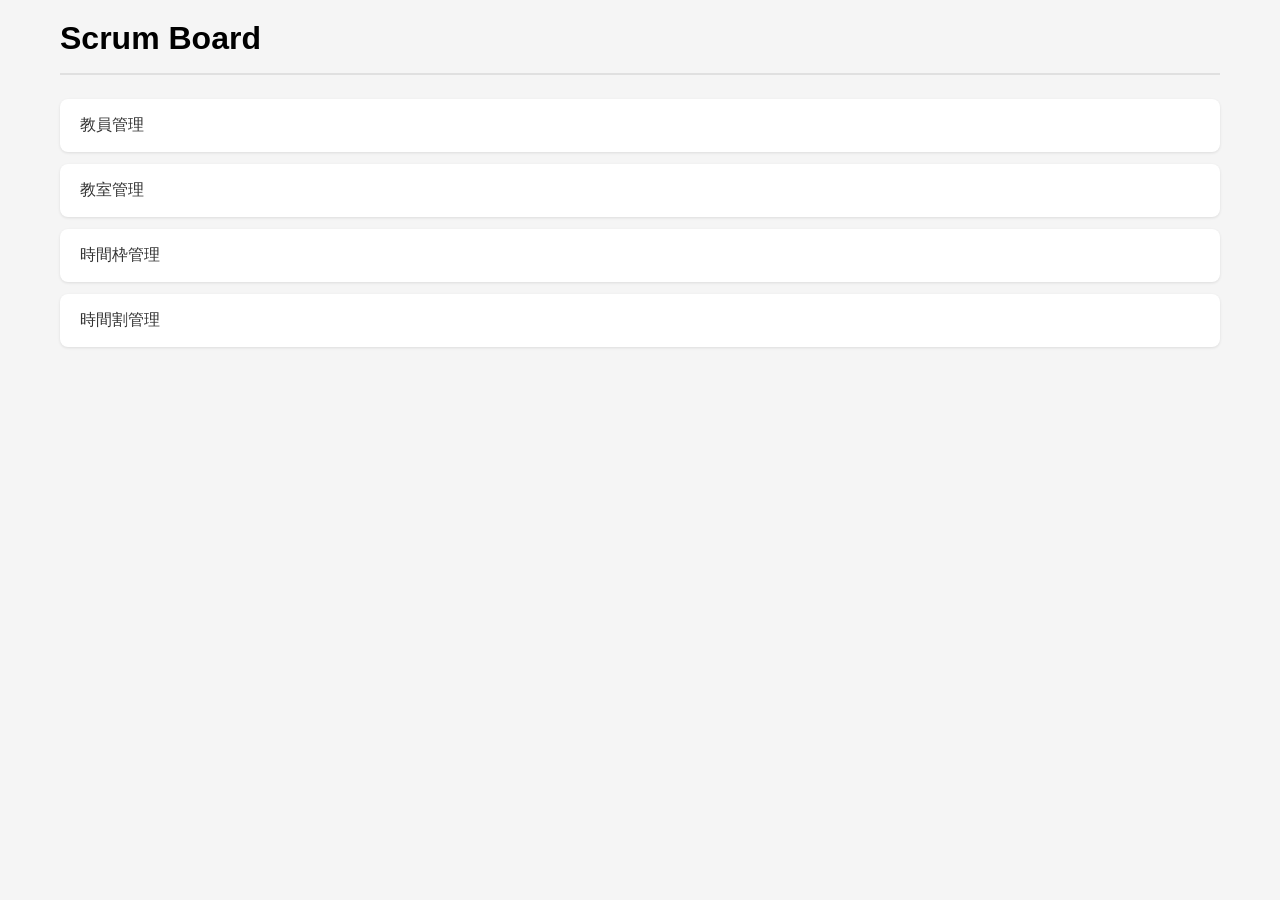
==== frontend/index.html @ 4050039e "feat: Add classroom, teacher, time slot, and timetable management features - Updated index.html to i" ====
<!DOCTYPE html>
<html lang="ja">
<head>
    <meta charset="UTF-8">
    <meta name="viewport" content="width=device-width, initial-scale=1.0">
    <title>Scrum Board</title>
    <link rel="stylesheet" href="css/style.css">
</head>
<body>
    <div id="app">
        <header>
            <h1>Scrum Board</h1>
        </header>
        <ul class="nav-list">
            <li><a href="pages/teachers.html">教員管理</a></li>
            <li><a href="pages/classrooms.html">教室管理</a></li>
            <li><a href="pages/time_slots.html">時間枠管理</a></li>
            <li><a href="pages/timetables.html">時間割管理</a></li>
        </ul>
    </div>
    <script src="js/main.js"></script>
</body>
</html>
---- frontend/css/style.css ----
* {
    margin: 0;
    padding: 0;
    box-sizing: border-box;
}

body {
    font-family: 'Segoe UI', Tahoma, Geneva, Verdana, sans-serif;
    background-color: #f5f5f5;
}

#app {
    max-width: 1200px;
    margin: 0 auto;
    padding: 20px;
}

/* Header */
header {
    display: flex;
    justify-content: space-between;
    align-items: center;
    margin-bottom: 24px;
    padding-bottom: 16px;
    border-bottom: 2px solid #e0e0e0;
}

.back-link {
    color: #1976d2;
    text-decoration: none;
    font-size: 14px;
}

.back-link:hover {
    text-decoration: underline;
}

/* Form */
.form-section {
    background: #fff;
    padding: 24px;
    border-radius: 8px;
    box-shadow: 0 1px 3px rgba(0,0,0,0.1);
    margin-bottom: 24px;
}

.form-group {
    margin-bottom: 16px;
}

.form-group label {
    display: block;
    margin-bottom: 4px;
    font-weight: 600;
    font-size: 14px;
    color: #333;
}

.form-group input,
.form-group select {
    width: 100%;
    padding: 8px 12px;
    border: 1px solid #ccc;
    border-radius: 4px;
    font-size: 14px;
    box-sizing: border-box;
}

.form-group input:focus,
.form-group select:focus {
    outline: none;
    border-color: #1976d2;
    box-shadow: 0 0 0 2px rgba(25,118,210,0.2);
}

.required {
    color: #d32f2f;
}

.form-actions {
    display: flex;
    gap: 8px;
    margin-top: 16px;
}

.form-actions button {
    padding: 8px 24px;
    border: none;
    border-radius: 4px;
    font-size: 14px;
    cursor: pointer;
}

#submit-btn {
    background: #1976d2;
    color: #fff;
}

#submit-btn:hover {
    background: #1565c0;
}

#cancel-btn {
    background: #e0e0e0;
    color: #333;
}

#cancel-btn:hover {
    background: #bdbdbd;
}

.error-message {
    color: #d32f2f;
    font-size: 13px;
    margin-top: 8px;
}

/* Table */
.list-section {
    background: #fff;
    padding: 24px;
    border-radius: 8px;
    box-shadow: 0 1px 3px rgba(0,0,0,0.1);
}

#teacher-table {
    width: 100%;
    border-collapse: collapse;
}

#teacher-table th,
#teacher-table td {
    padding: 10px 12px;
    text-align: left;
    border-bottom: 1px solid #e0e0e0;
    font-size: 14px;
}

#teacher-table th {
    background: #f5f5f5;
    font-weight: 600;
    color: #555;
}

#teacher-table tr:hover {
    background: #f9f9f9;
}

.action-btns {
    white-space: nowrap;
}

.btn-edit,
.btn-delete {
    padding: 4px 12px;
    border: none;
    border-radius: 4px;
    font-size: 12px;
    cursor: pointer;
    margin-right: 4px;
}

.btn-edit {
    background: #e3f2fd;
    color: #1976d2;
}

.btn-edit:hover {
    background: #bbdefb;
}

.btn-delete {
    background: #ffebee;
    color: #d32f2f;
}

.btn-delete:hover {
    background: #ffcdd2;
}

#loading {
    color: #888;
    font-size: 14px;
    padding: 20px 0;
}

#no-data {
    color: #888;
    font-size: 14px;
    padding: 20px 0;
}

/* Home link card */
.nav-list {
    list-style: none;
    padding: 0;
}

.nav-list li {
    margin-bottom: 12px;
}

.nav-list a {
    display: block;
    padding: 16px 20px;
    background: #fff;
    border-radius: 8px;
    box-shadow: 0 1px 3px rgba(0,0,0,0.1);
    text-decoration: none;
    color: #333;
    font-size: 16px;
    font-weight: 500;
    transition: box-shadow 0.2s;
}

.nav-list a:hover {
    box-shadow: 0 2px 8px rgba(0,0,0,0.15);
}
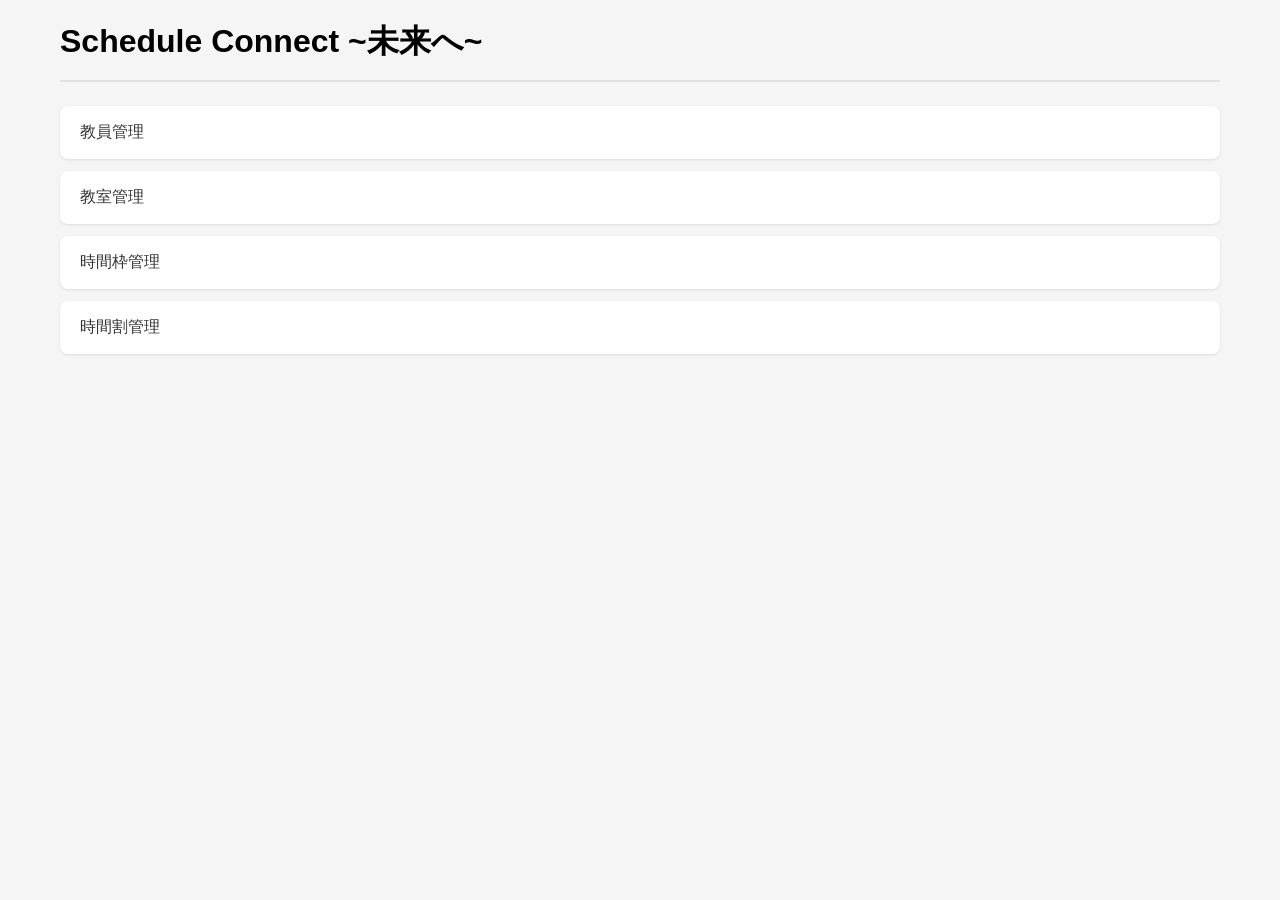
==== commit 591af1c0: "~7/14" ====
--- a/frontend/index.html
+++ b/frontend/index.html
@@ -3,13 +3,13 @@
 <head>
     <meta charset="UTF-8">
     <meta name="viewport" content="width=device-width, initial-scale=1.0">
-    <title>Scrum Board</title>
+    <title>Schedule Connect</title>
     <link rel="stylesheet" href="css/style.css">
 </head>
 <body>
     <div id="app">
         <header>
-            <h1>Scrum Board</h1>
+            <h1>Schedule Connect ~未来へ~</h1>
         </header>
         <ul class="nav-list">
             <li><a href="pages/teachers.html">教員管理</a></li>
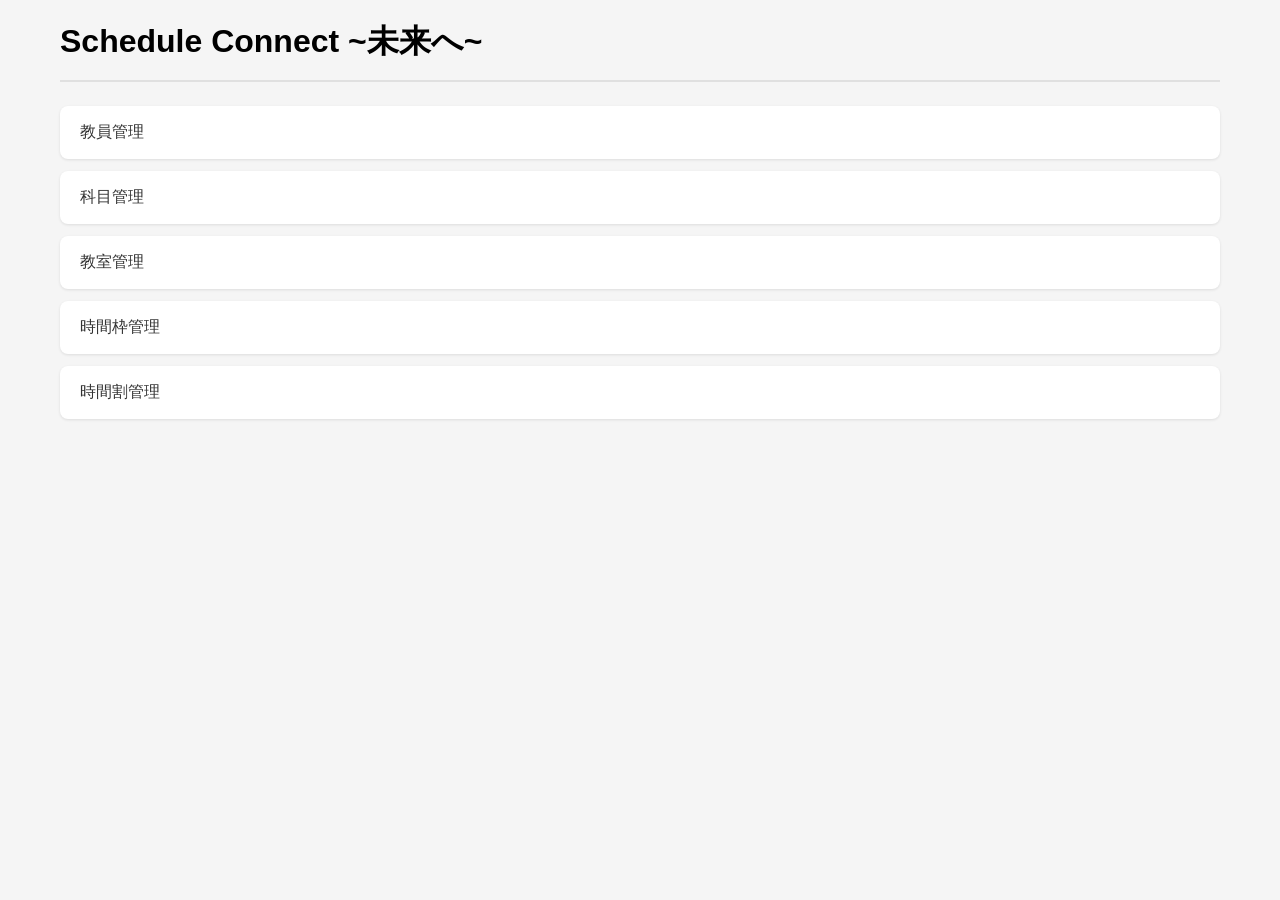
==== commit 965f389b: "8/28-1" ====
--- a/frontend/index.html
+++ b/frontend/index.html
@@ -6,13 +6,14 @@
     <title>Schedule Connect</title>
     <link rel="stylesheet" href="css/style.css">
 </head>
-<body>
+<body class="page-background">
     <div id="app">
         <header>
             <h1>Schedule Connect ~未来へ~</h1>
         </header>
         <ul class="nav-list">
             <li><a href="pages/teachers.html">教員管理</a></li>
+            <li><a href="pages/subjects.html">科目管理</a></li>
             <li><a href="pages/classrooms.html">教室管理</a></li>
             <li><a href="pages/time_slots.html">時間枠管理</a></li>
             <li><a href="pages/timetables.html">時間割管理</a></li>
--- a/frontend/css/style.css
+++ b/frontend/css/style.css
@@ -123,26 +123,36 @@
     box-shadow: 0 1px 3px rgba(0,0,0,0.1);
 }
 
-#teacher-table {
+#teacher-table,
+#subject-table,
+.data-table {
     width: 100%;
     border-collapse: collapse;
 }
 
 #teacher-table th,
-#teacher-table td {
+#teacher-table td,
+#subject-table th,
+#subject-table td,
+.data-table th,
+.data-table td {
     padding: 10px 12px;
     text-align: left;
     border-bottom: 1px solid #e0e0e0;
     font-size: 14px;
 }
 
-#teacher-table th {
+#teacher-table th,
+#subject-table th,
+.data-table th {
     background: #f5f5f5;
     font-weight: 600;
     color: #555;
 }
 
-#teacher-table tr:hover {
+#teacher-table tr:hover,
+#subject-table tr:hover,
+.data-table tr:hover {
     background: #f9f9f9;
 }
 
@@ -188,6 +198,41 @@
     color: #888;
     font-size: 14px;
     padding: 20px 0;
+}
+
+/* Calendar */
+.multi-entry-cell {
+    vertical-align: top;
+    padding: 8px 10px;
+}
+
+.multi-entry-count {
+    font-weight: 700;
+    font-size: 12px;
+    color: #1976d2;
+    margin-bottom: 6px;
+}
+
+.multi-entry-item {
+    margin-bottom: 6px;
+    padding: 6px 8px;
+    background: #f8fbff;
+    border: 1px solid #dbe9f7;
+    border-radius: 6px;
+}
+
+.multi-entry-item:last-child {
+    margin-bottom: 0;
+}
+
+.entry-teacher {
+    font-weight: 600;
+    font-size: 13px;
+}
+
+.entry-classroom {
+    font-size: 12px;
+    color: #666;
 }
 
 /* Home link card */
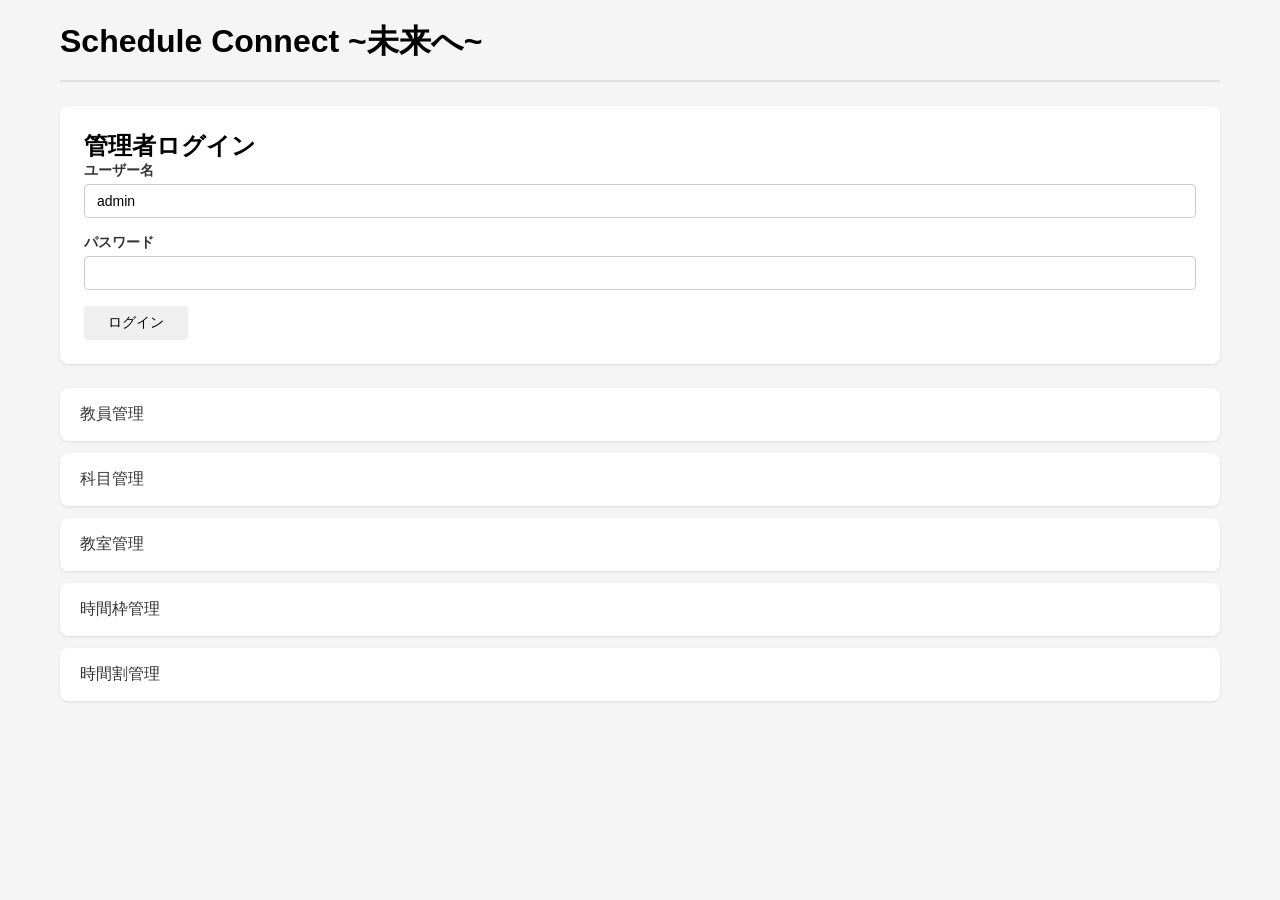
==== commit 306954c0: "feat: implement backend API foundation and frontend UI for teacher subject and availability manageme" ====
--- a/frontend/index.html
+++ b/frontend/index.html
@@ -11,6 +11,15 @@
         <header>
             <h1>Schedule Connect ~未来へ~</h1>
         </header>
+        <section class="form-section" id="login-section">
+            <h2>管理者ログイン</h2>
+            <form id="login-form">
+                <div class="form-group"><label for="login-username">ユーザー名</label><input id="login-username" required value="admin"></div>
+                <div class="form-group"><label for="login-password">パスワード</label><input id="login-password" type="password" required></div>
+                <div class="form-actions"><button type="submit" id="login-btn">ログイン</button></div>
+                <p id="login-error" class="error-message" style="display:none"></p>
+            </form>
+        </section>
         <ul class="nav-list">
             <li><a href="pages/teachers.html">教員管理</a></li>
             <li><a href="pages/subjects.html">科目管理</a></li>
@@ -20,5 +29,6 @@
         </ul>
     </div>
     <script src="js/main.js"></script>
+    <script src="js/login.js"></script>
 </body>
 </html>
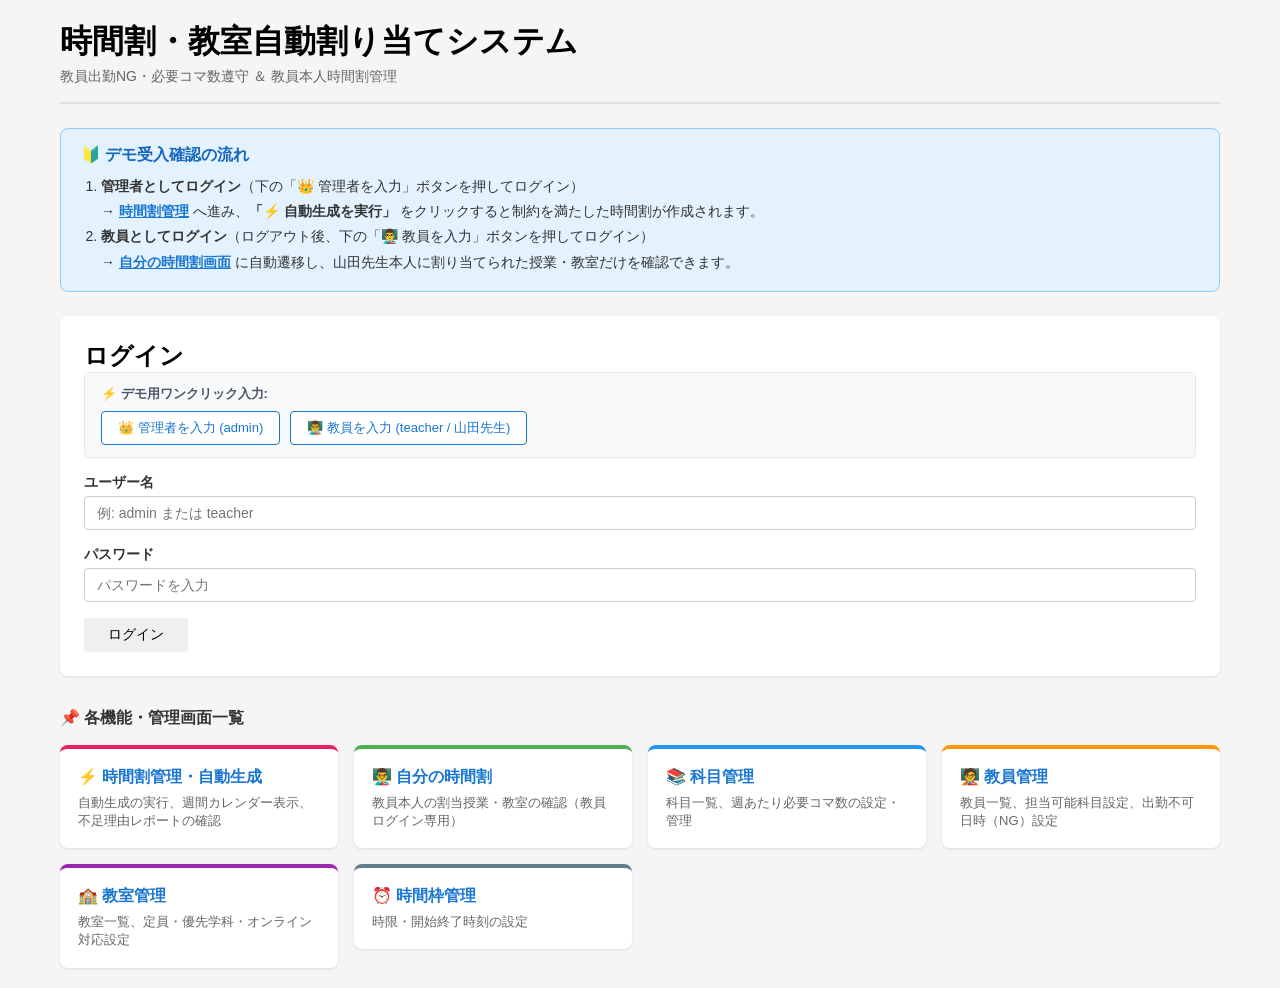
==== commit 38e2145e: "feat: enhance demo UI with guided walkthrough, quick-fill login, and navigation links" ====
--- a/frontend/index.html
+++ b/frontend/index.html
@@ -3,31 +3,189 @@
 <head>
     <meta charset="UTF-8">
     <meta name="viewport" content="width=device-width, initial-scale=1.0">
-    <title>Schedule Connect</title>
+    <title>時間割・教室自動割り当てシステム - Schedule Connect</title>
     <link rel="stylesheet" href="css/style.css">
+    <style>
+        .demo-guide {
+            background: #e3f2fd;
+            border: 1px solid #90caf9;
+            border-radius: 8px;
+            padding: 16px 20px;
+            margin-bottom: 24px;
+        }
+        .demo-guide h3 {
+            color: #1565c0;
+            margin-bottom: 8px;
+            font-size: 16px;
+        }
+        .demo-guide ol {
+            margin-left: 20px;
+            font-size: 14px;
+            line-height: 1.8;
+            color: #333;
+        }
+        .quick-fill-box {
+            background: #f8f9fa;
+            border: 1px solid #e2e8f0;
+            border-radius: 6px;
+            padding: 12px 16px;
+            margin-bottom: 16px;
+        }
+        .quick-fill-box p {
+            font-size: 13px;
+            color: #4a5568;
+            margin-bottom: 8px;
+            font-weight: 600;
+        }
+        .quick-btn-group {
+            display: flex;
+            gap: 10px;
+            flex-wrap: wrap;
+        }
+        .btn-quick {
+            background: #fff;
+            border: 1px solid #1976d2;
+            color: #1976d2;
+            padding: 7px 16px;
+            border-radius: 4px;
+            font-size: 13px;
+            cursor: pointer;
+            font-weight: 500;
+            transition: all 0.15s ease-in-out;
+        }
+        .btn-quick:hover {
+            background: #1976d2;
+            color: #fff;
+        }
+        .nav-grid {
+            display: grid;
+            grid-template-columns: repeat(auto-fill, minmax(220px, 1fr));
+            gap: 16px;
+            margin-top: 16px;
+            list-style: none;
+            padding: 0;
+        }
+        .nav-card {
+            background: #fff;
+            border-radius: 8px;
+            padding: 18px;
+            box-shadow: 0 1px 3px rgba(0,0,0,0.1);
+            text-decoration: none;
+            color: inherit;
+            border-top: 4px solid #1976d2;
+            display: block;
+            transition: transform 0.2s, box-shadow 0.2s;
+        }
+        .nav-card:hover {
+            transform: translateY(-2px);
+            box-shadow: 0 4px 12px rgba(0,0,0,0.15);
+        }
+        .nav-card h4 {
+            color: #1976d2;
+            margin-bottom: 6px;
+            font-size: 16px;
+        }
+        .nav-card p {
+            font-size: 13px;
+            color: #666;
+            line-height: 1.4;
+        }
+    </style>
 </head>
 <body class="page-background">
     <div id="app">
         <header>
-            <h1>Schedule Connect ~未来へ~</h1>
+            <div>
+                <h1>時間割・教室自動割り当てシステム</h1>
+                <p style="color: #666; font-size: 14px; margin-top: 4px;">教員出勤NG・必要コマ数遵守 ＆ 教員本人時間割管理</p>
+            </div>
         </header>
+
+        <!-- デモ操作ガイド -->
+        <section class="demo-guide">
+            <h3>🔰 デモ受入確認の流れ</h3>
+            <ol>
+                <li>
+                    <strong>管理者としてログイン</strong>（下の「👑 管理者を入力」ボタンを押してログイン）<br>
+                    → <a href="pages/timetables.html" style="color: #1976d2; font-weight: bold;">時間割管理</a> へ進み、<strong>「⚡ 自動生成を実行」</strong> をクリックすると制約を満たした時間割が作成されます。
+                </li>
+                <li>
+                    <strong>教員としてログイン</strong>（ログアウト後、下の「👨‍🏫 教員を入力」ボタンを押してログイン）<br>
+                    → <a href="pages/my_timetable.html" style="color: #1976d2; font-weight: bold;">自分の時間割画面</a> に自動遷移し、山田先生本人に割り当てられた授業・教室だけを確認できます。
+                </li>
+            </ol>
+        </section>
+
+        <!-- ログインフォーム -->
         <section class="form-section" id="login-section">
-            <h2>管理者ログイン</h2>
+            <h2>ログイン</h2>
+
+            <div class="quick-fill-box">
+                <p>⚡ デモ用ワンクリック入力:</p>
+                <div class="quick-btn-group">
+                    <button type="button" class="btn-quick" onclick="fillAdmin()">👑 管理者を入力 (admin)</button>
+                    <button type="button" class="btn-quick" onclick="fillTeacher()">👨‍🏫 教員を入力 (teacher / 山田先生)</button>
+                </div>
+            </div>
+
             <form id="login-form">
-                <div class="form-group"><label for="login-username">ユーザー名</label><input id="login-username" required value="admin"></div>
-                <div class="form-group"><label for="login-password">パスワード</label><input id="login-password" type="password" required></div>
-                <div class="form-actions"><button type="submit" id="login-btn">ログイン</button></div>
+                <div class="form-group">
+                    <label for="login-username">ユーザー名</label>
+                    <input id="login-username" required placeholder="例: admin または teacher">
+                </div>
+                <div class="form-group">
+                    <label for="login-password">パスワード</label>
+                    <input id="login-password" type="password" required placeholder="パスワードを入力">
+                </div>
+                <div class="form-actions">
+                    <button type="submit" id="login-btn">ログイン</button>
+                </div>
                 <p id="login-error" class="error-message" style="display:none"></p>
             </form>
         </section>
-        <ul class="nav-list">
-            <li><a href="pages/teachers.html">教員管理</a></li>
-            <li><a href="pages/subjects.html">科目管理</a></li>
-            <li><a href="pages/classrooms.html">教室管理</a></li>
-            <li><a href="pages/time_slots.html">時間枠管理</a></li>
-            <li><a href="pages/timetables.html">時間割管理</a></li>
+
+        <!-- 機能一覧リンクカード -->
+        <h3 style="margin-top: 32px; color: #333; font-size: 16px;">📌 各機能・管理画面一覧</h3>
+        <ul class="nav-grid">
+            <li>
+                <a href="pages/timetables.html" class="nav-card" style="border-top-color: #e91e63;">
+                    <h4>⚡ 時間割管理・自動生成</h4>
+                    <p>自動生成の実行、週間カレンダー表示、不足理由レポートの確認</p>
+                </a>
+            </li>
+            <li>
+                <a href="pages/my_timetable.html" class="nav-card" style="border-top-color: #4caf50;">
+                    <h4>👨‍🏫 自分の時間割</h4>
+                    <p>教員本人の割当授業・教室の確認（教員ログイン専用）</p>
+                </a>
+            </li>
+            <li>
+                <a href="pages/subjects.html" class="nav-card" style="border-top-color: #2196f3;">
+                    <h4>📚 科目管理</h4>
+                    <p>科目一覧、週あたり必要コマ数の設定・管理</p>
+                </a>
+            </li>
+            <li>
+                <a href="pages/teachers.html" class="nav-card" style="border-top-color: #ff9800;">
+                    <h4>🧑‍🏫 教員管理</h4>
+                    <p>教員一覧、担当可能科目設定、出勤不可日時（NG）設定</p>
+                </a>
+            </li>
+            <li>
+                <a href="pages/classrooms.html" class="nav-card" style="border-top-color: #9c27b0;">
+                    <h4>🏫 教室管理</h4>
+                    <p>教室一覧、定員・優先学科・オンライン対応設定</p>
+                </a>
+            </li>
+            <li>
+                <a href="pages/time_slots.html" class="nav-card" style="border-top-color: #607d8b;">
+                    <h4>⏰ 時間枠管理</h4>
+                    <p>時限・開始終了時刻の設定</p>
+                </a>
+            </li>
         </ul>
     </div>
+
     <script src="js/main.js"></script>
     <script src="js/login.js"></script>
 </body>
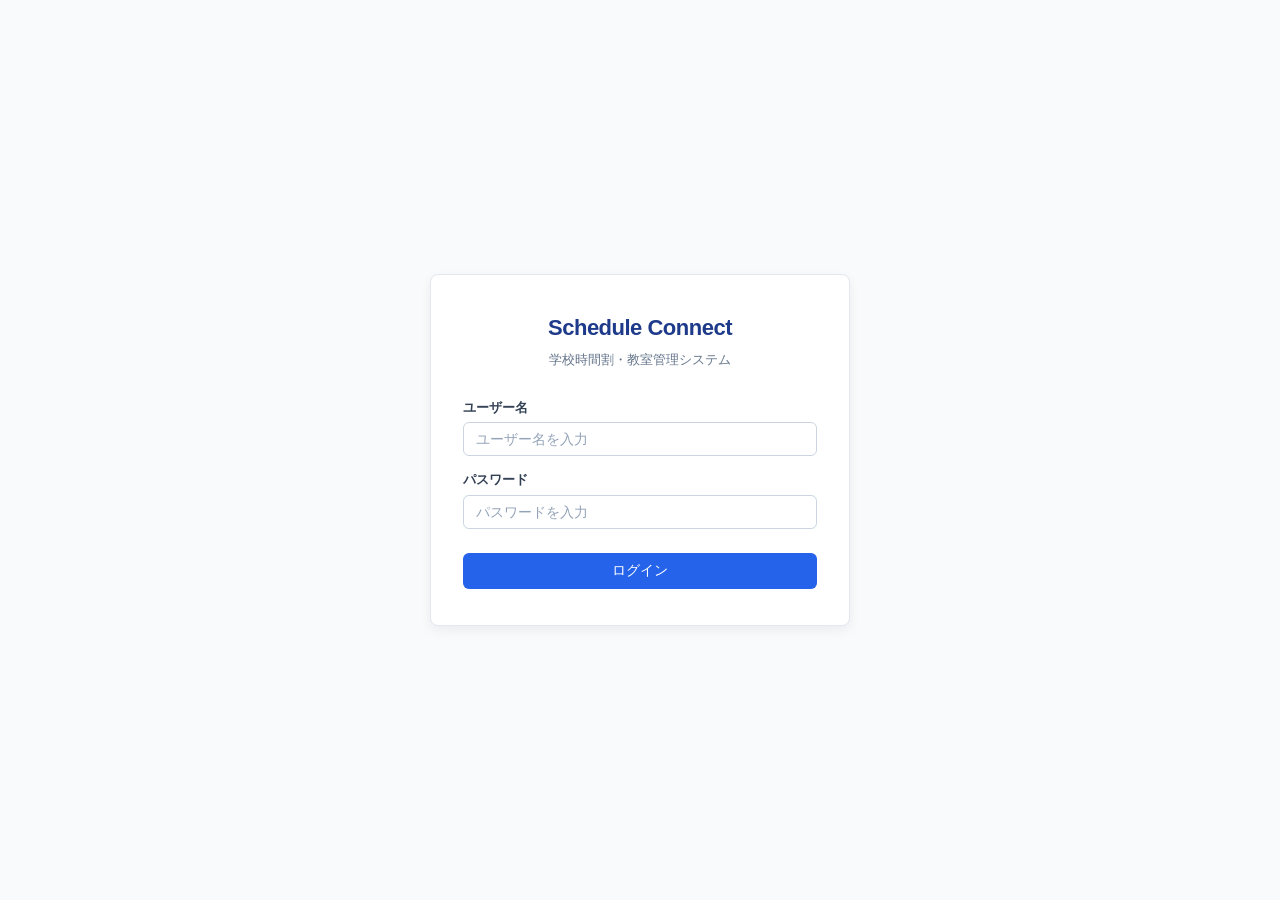
==== commit e34b130e: "feat: implement frontend management modules and add UI/UX integration tests" ====
--- a/frontend/index.html
+++ b/frontend/index.html
@@ -3,190 +3,41 @@
 <head>
     <meta charset="UTF-8">
     <meta name="viewport" content="width=device-width, initial-scale=1.0">
-    <title>時間割・教室自動割り当てシステム - Schedule Connect</title>
+    <title>Schedule Connect - 学校時間割・教室管理システム</title>
     <link rel="stylesheet" href="css/style.css">
-    <style>
-        .demo-guide {
-            background: #e3f2fd;
-            border: 1px solid #90caf9;
-            border-radius: 8px;
-            padding: 16px 20px;
-            margin-bottom: 24px;
-        }
-        .demo-guide h3 {
-            color: #1565c0;
-            margin-bottom: 8px;
-            font-size: 16px;
-        }
-        .demo-guide ol {
-            margin-left: 20px;
-            font-size: 14px;
-            line-height: 1.8;
-            color: #333;
-        }
-        .quick-fill-box {
-            background: #f8f9fa;
-            border: 1px solid #e2e8f0;
-            border-radius: 6px;
-            padding: 12px 16px;
-            margin-bottom: 16px;
-        }
-        .quick-fill-box p {
-            font-size: 13px;
-            color: #4a5568;
-            margin-bottom: 8px;
-            font-weight: 600;
-        }
-        .quick-btn-group {
-            display: flex;
-            gap: 10px;
-            flex-wrap: wrap;
-        }
-        .btn-quick {
-            background: #fff;
-            border: 1px solid #1976d2;
-            color: #1976d2;
-            padding: 7px 16px;
-            border-radius: 4px;
-            font-size: 13px;
-            cursor: pointer;
-            font-weight: 500;
-            transition: all 0.15s ease-in-out;
-        }
-        .btn-quick:hover {
-            background: #1976d2;
-            color: #fff;
-        }
-        .nav-grid {
-            display: grid;
-            grid-template-columns: repeat(auto-fill, minmax(220px, 1fr));
-            gap: 16px;
-            margin-top: 16px;
-            list-style: none;
-            padding: 0;
-        }
-        .nav-card {
-            background: #fff;
-            border-radius: 8px;
-            padding: 18px;
-            box-shadow: 0 1px 3px rgba(0,0,0,0.1);
-            text-decoration: none;
-            color: inherit;
-            border-top: 4px solid #1976d2;
-            display: block;
-            transition: transform 0.2s, box-shadow 0.2s;
-        }
-        .nav-card:hover {
-            transform: translateY(-2px);
-            box-shadow: 0 4px 12px rgba(0,0,0,0.15);
-        }
-        .nav-card h4 {
-            color: #1976d2;
-            margin-bottom: 6px;
-            font-size: 16px;
-        }
-        .nav-card p {
-            font-size: 13px;
-            color: #666;
-            line-height: 1.4;
-        }
-    </style>
 </head>
-<body class="page-background">
-    <div id="app">
-        <header>
-            <div>
-                <h1>時間割・教室自動割り当てシステム</h1>
-                <p style="color: #666; font-size: 14px; margin-top: 4px;">教員出勤NG・必要コマ数遵守 ＆ 教員本人時間割管理</p>
+<body class="login-page-body">
+    <div class="login-container">
+        <div class="login-header">
+            <h1 class="login-brand-title">Schedule Connect</h1>
+            <p class="login-subtitle">学校時間割・教室管理システム</p>
+        </div>
+
+        <form id="login-form">
+            <div class="form-group">
+                <label for="login-username">ユーザー名</label>
+                <input id="login-username" type="text" required autocomplete="username" placeholder="ユーザー名を入力">
             </div>
-        </header>
+            <div class="form-group">
+                <label for="login-password">パスワード</label>
+                <input id="login-password" type="password" required autocomplete="current-password" placeholder="パスワードを入力">
+            </div>
+            <div class="form-actions" style="margin-top: 24px;">
+                <button type="submit" id="login-btn" class="btn-primary" style="width: 100%;">ログイン</button>
+            </div>
+            <p id="login-error" class="error-message" style="display:none; text-align: center; margin-top: 12px;"></p>
+        </form>
 
-        <!-- デモ操作ガイド -->
-        <section class="demo-guide">
-            <h3>🔰 デモ受入確認の流れ</h3>
-            <ol>
-                <li>
-                    <strong>管理者としてログイン</strong>（下の「👑 管理者を入力」ボタンを押してログイン）<br>
-                    → <a href="pages/timetables.html" style="color: #1976d2; font-weight: bold;">時間割管理</a> へ進み、<strong>「⚡ 自動生成を実行」</strong> をクリックすると制約を満たした時間割が作成されます。
-                </li>
-                <li>
-                    <strong>教員としてログイン</strong>（ログアウト後、下の「👨‍🏫 教員を入力」ボタンを押してログイン）<br>
-                    → <a href="pages/my_timetable.html" style="color: #1976d2; font-weight: bold;">自分の時間割画面</a> に自動遷移し、山田先生本人に割り当てられた授業・教室だけを確認できます。
-                </li>
-            </ol>
-        </section>
-
-        <!-- ログインフォーム -->
-        <section class="form-section" id="login-section">
-            <h2>ログイン</h2>
-
-            <div class="quick-fill-box">
-                <p>⚡ デモ用ワンクリック入力:</p>
-                <div class="quick-btn-group">
-                    <button type="button" class="btn-quick" onclick="fillAdmin()">👑 管理者を入力 (admin)</button>
-                    <button type="button" class="btn-quick" onclick="fillTeacher()">👨‍🏫 教員を入力 (teacher / 山田先生)</button>
-                </div>
+        <!-- ?demo=1 指定時のみJSにより表示される控えめなテスト用入力 -->
+        <div id="demo-quick-section" class="demo-quick-box" style="display: none;">
+            <div class="demo-quick-title">テスト用入力補助</div>
+            <div class="demo-quick-buttons">
+                <button type="button" class="btn-demo-quick" onclick="fillAdmin()">管理者 (admin)</button>
+                <button type="button" class="btn-demo-quick" onclick="fillTeacher()">教員 (teacher)</button>
             </div>
-
-            <form id="login-form">
-                <div class="form-group">
-                    <label for="login-username">ユーザー名</label>
-                    <input id="login-username" required placeholder="例: admin または teacher">
-                </div>
-                <div class="form-group">
-                    <label for="login-password">パスワード</label>
-                    <input id="login-password" type="password" required placeholder="パスワードを入力">
-                </div>
-                <div class="form-actions">
-                    <button type="submit" id="login-btn">ログイン</button>
-                </div>
-                <p id="login-error" class="error-message" style="display:none"></p>
-            </form>
-        </section>
-
-        <!-- 機能一覧リンクカード -->
-        <h3 style="margin-top: 32px; color: #333; font-size: 16px;">📌 各機能・管理画面一覧</h3>
-        <ul class="nav-grid">
-            <li>
-                <a href="pages/timetables.html" class="nav-card" style="border-top-color: #e91e63;">
-                    <h4>⚡ 時間割管理・自動生成</h4>
-                    <p>自動生成の実行、週間カレンダー表示、不足理由レポートの確認</p>
-                </a>
-            </li>
-            <li>
-                <a href="pages/my_timetable.html" class="nav-card" style="border-top-color: #4caf50;">
-                    <h4>👨‍🏫 自分の時間割</h4>
-                    <p>教員本人の割当授業・教室の確認（教員ログイン専用）</p>
-                </a>
-            </li>
-            <li>
-                <a href="pages/subjects.html" class="nav-card" style="border-top-color: #2196f3;">
-                    <h4>📚 科目管理</h4>
-                    <p>科目一覧、週あたり必要コマ数の設定・管理</p>
-                </a>
-            </li>
-            <li>
-                <a href="pages/teachers.html" class="nav-card" style="border-top-color: #ff9800;">
-                    <h4>🧑‍🏫 教員管理</h4>
-                    <p>教員一覧、担当可能科目設定、出勤不可日時（NG）設定</p>
-                </a>
-            </li>
-            <li>
-                <a href="pages/classrooms.html" class="nav-card" style="border-top-color: #9c27b0;">
-                    <h4>🏫 教室管理</h4>
-                    <p>教室一覧、定員・優先学科・オンライン対応設定</p>
-                </a>
-            </li>
-            <li>
-                <a href="pages/time_slots.html" class="nav-card" style="border-top-color: #607d8b;">
-                    <h4>⏰ 時間枠管理</h4>
-                    <p>時限・開始終了時刻の設定</p>
-                </a>
-            </li>
-        </ul>
+        </div>
     </div>
 
-    <script src="js/main.js"></script>
     <script src="js/login.js"></script>
 </body>
 </html>
--- a/frontend/css/style.css
+++ b/frontend/css/style.css
@@ -5,259 +5,773 @@
 }
 
 body {
-    font-family: 'Segoe UI', Tahoma, Geneva, Verdana, sans-serif;
-    background-color: #f5f5f5;
+    font-family: -apple-system, BlinkMacSystemFont, "Segoe UI", Roboto, "Helvetica Neue", Arial, "Noto Sans", sans-serif;
+    background-color: #f1f5f9;
+    color: #1e293b;
+    line-height: 1.5;
 }
 
 #app {
     max-width: 1200px;
     margin: 0 auto;
+    padding: 24px 20px 48px;
+}
+
+/* ログイン専用ページ用のレイアウト */
+.login-page-body {
+    background-color: #f8fafc;
+    min-height: 100vh;
+    display: flex;
+    flex-direction: column;
+    justify-content: center;
+    align-items: center;
     padding: 20px;
 }
 
-/* Header */
-header {
+.login-container {
+    width: 100%;
+    max-width: 420px;
+    background: #ffffff;
+    border: 1px solid #e2e8f0;
+    border-radius: 8px;
+    box-shadow: 0 4px 12px rgba(15, 23, 42, 0.06);
+    padding: 36px 32px;
+}
+
+.login-header {
+    text-align: center;
+    margin-bottom: 28px;
+}
+
+.login-brand-title {
+    font-size: 22px;
+    font-weight: 700;
+    color: #1e3a8a;
+    letter-spacing: -0.5px;
+}
+
+.login-subtitle {
+    font-size: 13px;
+    color: #64748b;
+    margin-top: 6px;
+}
+
+/* 管理画面共通ヘッダー & ナビゲーション */
+.app-header {
     display: flex;
     justify-content: space-between;
     align-items: center;
+    background: #ffffff;
+    border: 1px solid #e2e8f0;
+    border-radius: 8px;
+    padding: 12px 20px;
     margin-bottom: 24px;
-    padding-bottom: 16px;
-    border-bottom: 2px solid #e0e0e0;
-}
-
-.back-link {
-    color: #1976d2;
+    box-shadow: 0 1px 3px rgba(15, 23, 42, 0.04);
+}
+
+.header-brand-nav {
+    display: flex;
+    align-items: center;
+    gap: 28px;
+    flex-wrap: wrap;
+}
+
+.brand-logo {
+    display: flex;
+    align-items: center;
+    gap: 8px;
+    text-decoration: none;
+    color: inherit;
+}
+
+.brand-name {
+    font-size: 18px;
+    font-weight: 700;
+    color: #1e3a8a;
+    letter-spacing: -0.3px;
+}
+
+.system-tag {
+    font-size: 11px;
+    background: #e0e7ff;
+    color: #3730a3;
+    padding: 2px 7px;
+    border-radius: 4px;
+    font-weight: 600;
+}
+
+.nav-links {
+    display: flex;
+    align-items: center;
+    gap: 4px;
+    flex-wrap: wrap;
+}
+
+.nav-links a {
     text-decoration: none;
     font-size: 14px;
-}
-
-.back-link:hover {
-    text-decoration: underline;
-}
-
-/* Form */
-.form-section {
-    background: #fff;
-    padding: 24px;
+    font-weight: 500;
+    color: #475569;
+    padding: 6px 12px;
+    border-radius: 6px;
+    transition: background-color 0.15s, color 0.15s;
+}
+
+.nav-links a:hover {
+    background-color: #f1f5f9;
+    color: #1e293b;
+}
+
+.nav-links a.active {
+    background-color: #eff6ff;
+    color: #1d4ed8;
+    font-weight: 600;
+}
+
+.nav-user-area {
+    display: flex;
+    align-items: center;
+    gap: 12px;
+}
+
+.user-badge {
+    font-size: 13px;
+    color: #475569;
+    background: #f8fafc;
+    border: 1px solid #e2e8f0;
+    padding: 4px 10px;
+    border-radius: 4px;
+    font-weight: 500;
+}
+
+.btn-logout {
+    background: #ffffff;
+    border: 1px solid #cbd5e1;
+    color: #475569;
+    padding: 5px 12px;
+    border-radius: 4px;
+    font-size: 13px;
+    font-weight: 500;
+    cursor: pointer;
+    transition: all 0.15s;
+}
+
+.btn-logout:hover {
+    background: #fee2e2;
+    border-color: #fca5a5;
+    color: #b91c1c;
+}
+
+/* ページタイトルバー */
+.page-title-bar {
+    margin-bottom: 20px;
+    display: flex;
+    justify-content: space-between;
+    align-items: center;
+}
+
+.page-title-bar h1 {
+    font-size: 20px;
+    font-weight: 700;
+    color: #0f172a;
+}
+
+.page-description {
+    font-size: 13px;
+    color: #64748b;
+    margin-top: 4px;
+}
+
+/* フォーム & カードセクション */
+.form-section,
+.list-section,
+.action-section,
+.calendar-section,
+.card-section {
+    background: #ffffff;
+    padding: 22px 24px;
     border-radius: 8px;
-    box-shadow: 0 1px 3px rgba(0,0,0,0.1);
-    margin-bottom: 24px;
+    border: 1px solid #e2e8f0;
+    box-shadow: 0 1px 3px rgba(15, 23, 42, 0.03);
+    margin-bottom: 20px;
+}
+
+.section-title,
+h2 {
+    font-size: 16px;
+    font-weight: 600;
+    color: #0f172a;
+    margin-bottom: 16px;
+    display: flex;
+    align-items: center;
+    justify-content: space-between;
 }
 
 .form-group {
-    margin-bottom: 16px;
+    margin-bottom: 14px;
 }
 
 .form-group label {
     display: block;
-    margin-bottom: 4px;
-    font-weight: 600;
-    font-size: 14px;
-    color: #333;
+    margin-bottom: 5px;
+    font-weight: 600;
+    font-size: 13px;
+    color: #334155;
 }
 
 .form-group input,
 .form-group select {
     width: 100%;
     padding: 8px 12px;
-    border: 1px solid #ccc;
-    border-radius: 4px;
+    border: 1px solid #cbd5e1;
+    border-radius: 6px;
     font-size: 14px;
-    box-sizing: border-box;
+    color: #1e293b;
+    background-color: #ffffff;
+    transition: border-color 0.15s, box-shadow 0.15s;
 }
 
 .form-group input:focus,
 .form-group select:focus {
     outline: none;
-    border-color: #1976d2;
-    box-shadow: 0 0 0 2px rgba(25,118,210,0.2);
+    border-color: #2563eb;
+    box-shadow: 0 0 0 3px rgba(37, 99, 235, 0.12);
+}
+
+.form-group input::placeholder {
+    color: #94a3b8;
 }
 
 .required {
-    color: #d32f2f;
+    color: #dc2626;
+    margin-left: 2px;
 }
 
 .form-actions {
     display: flex;
-    gap: 8px;
-    margin-top: 16px;
-}
-
-.form-actions button {
-    padding: 8px 24px;
-    border: none;
-    border-radius: 4px;
+    gap: 10px;
+    margin-top: 18px;
+    align-items: center;
+}
+
+/* ボタン共通 */
+button,
+.btn {
+    font-family: inherit;
     font-size: 14px;
+    font-weight: 500;
+    padding: 8px 18px;
+    border-radius: 6px;
+    border: 1px solid transparent;
     cursor: pointer;
-}
-
-#submit-btn {
-    background: #1976d2;
-    color: #fff;
-}
-
-#submit-btn:hover {
-    background: #1565c0;
-}
-
-#cancel-btn {
-    background: #e0e0e0;
-    color: #333;
-}
-
-#cancel-btn:hover {
-    background: #bdbdbd;
-}
-
+    transition: all 0.15s ease-in-out;
+    display: inline-flex;
+    align-items: center;
+    justify-content: center;
+    text-decoration: none;
+}
+
+#submit-btn,
+.btn-primary {
+    background-color: #2563eb;
+    color: #ffffff;
+}
+
+#submit-btn:hover,
+.btn-primary:hover {
+    background-color: #1d4ed8;
+}
+
+#cancel-btn,
+.btn-secondary {
+    background-color: #f1f5f9;
+    border-color: #cbd5e1;
+    color: #475569;
+}
+
+#cancel-btn:hover,
+.btn-secondary:hover {
+    background-color: #e2e8f0;
+    color: #1e293b;
+}
+
+.btn-generate {
+    background-color: #1d4ed8;
+    color: #ffffff;
+    font-size: 15px;
+    font-weight: 600;
+    padding: 10px 24px;
+    border-radius: 6px;
+}
+
+.btn-generate:hover:not(:disabled) {
+    background-color: #1e40af;
+}
+
+.btn-generate:disabled {
+    background-color: #94a3b8;
+    cursor: not-allowed;
+}
+
+.btn-edit {
+    background-color: #eff6ff;
+    border: 1px solid #bfdbfe;
+    color: #1d4ed8;
+    padding: 4px 10px;
+    border-radius: 4px;
+    font-size: 12px;
+    font-weight: 500;
+}
+
+.btn-edit:hover {
+    background-color: #dbeafe;
+}
+
+.btn-delete {
+    background-color: #fef2f2;
+    border: 1px solid #fecaca;
+    color: #dc2626;
+    padding: 4px 10px;
+    border-radius: 4px;
+    font-size: 12px;
+    font-weight: 500;
+}
+
+.btn-delete:hover {
+    background-color: #fee2e2;
+}
+
+.action-btns {
+    white-space: nowrap;
+    display: flex;
+    gap: 6px;
+}
+
+/* メッセージ表示 */
 .error-message {
-    color: #d32f2f;
+    color: #b91c1c;
     font-size: 13px;
     margin-top: 8px;
-}
-
-/* Table */
-.list-section {
-    background: #fff;
-    padding: 24px;
-    border-radius: 8px;
-    box-shadow: 0 1px 3px rgba(0,0,0,0.1);
-}
-
+    line-height: 1.4;
+}
+
+.success-box {
+    padding: 14px 16px;
+    border-radius: 6px;
+    background: #f0fdf4;
+    color: #166534;
+    border: 1px solid #bbf7d0;
+    margin-top: 14px;
+}
+
+.error-box {
+    padding: 14px 16px;
+    border-radius: 6px;
+    background: #fef2f2;
+    color: #991b1b;
+    border: 1px solid #fecaca;
+    margin-top: 14px;
+}
+
+/* テーブルスタイル */
+.data-table,
 #teacher-table,
 #subject-table,
-.data-table {
+#classroom-table,
+#timeslot-table,
+#timetable-table,
+#my-timetable-table {
     width: 100%;
     border-collapse: collapse;
-}
-
+    margin-top: 8px;
+}
+
+.data-table th,
+.data-table td,
 #teacher-table th,
 #teacher-table td,
 #subject-table th,
 #subject-table td,
+#classroom-table th,
+#classroom-table td,
+#timeslot-table th,
+#timeslot-table td,
+#timetable-table th,
+#timetable-table td,
+#my-timetable-table th,
+#my-timetable-table td {
+    padding: 10px 14px;
+    text-align: left;
+    border-bottom: 1px solid #e2e8f0;
+    font-size: 13px;
+}
+
 .data-table th,
-.data-table td {
-    padding: 10px 12px;
-    text-align: left;
-    border-bottom: 1px solid #e0e0e0;
-    font-size: 14px;
-}
-
 #teacher-table th,
 #subject-table th,
-.data-table th {
-    background: #f5f5f5;
-    font-weight: 600;
-    color: #555;
-}
-
+#classroom-table th,
+#timeslot-table th,
+#timetable-table th,
+#my-timetable-table th {
+    background: #f8fafc;
+    font-weight: 600;
+    color: #475569;
+    border-top: 1px solid #e2e8f0;
+}
+
+.data-table tr:hover,
 #teacher-table tr:hover,
 #subject-table tr:hover,
-.data-table tr:hover {
-    background: #f9f9f9;
-}
-
-.action-btns {
-    white-space: nowrap;
-}
-
-.btn-edit,
-.btn-delete {
-    padding: 4px 12px;
-    border: none;
+#classroom-table tr:hover,
+#timeslot-table tr:hover,
+#timetable-table tr:hover,
+#my-timetable-table tr:hover {
+    background: #f8fafc;
+}
+
+#loading,
+#no-data,
+.loading-message,
+.no-data-message {
+    color: #64748b;
+    font-size: 13px;
+    padding: 24px 0;
+    text-align: center;
+}
+
+/* ダッシュボード用サマリーカード */
+.stat-grid {
+    display: grid;
+    grid-template-columns: repeat(auto-fit, minmax(220px, 1fr));
+    gap: 16px;
+    margin-bottom: 24px;
+}
+
+.stat-card {
+    background: #ffffff;
+    border: 1px solid #e2e8f0;
+    border-radius: 8px;
+    padding: 20px;
+    box-shadow: 0 1px 3px rgba(15, 23, 42, 0.03);
+    display: flex;
+    flex-direction: column;
+}
+
+.stat-card-header {
+    font-size: 13px;
+    font-weight: 600;
+    color: #64748b;
+    margin-bottom: 8px;
+}
+
+.stat-card-value {
+    font-size: 28px;
+    font-weight: 700;
+    color: #0f172a;
+    line-height: 1;
+}
+
+.stat-card-desc {
+    font-size: 12px;
+    color: #94a3b8;
+    margin-top: 8px;
+}
+
+/* ダッシュボード導線カードグリッド */
+.quick-nav-grid {
+    display: grid;
+    grid-template-columns: repeat(auto-fit, minmax(260px, 1fr));
+    gap: 16px;
+}
+
+.quick-nav-card {
+    background: #ffffff;
+    border: 1px solid #e2e8f0;
+    border-radius: 8px;
+    padding: 20px;
+    text-decoration: none;
+    color: inherit;
+    transition: all 0.15s ease-in-out;
+    display: flex;
+    flex-direction: column;
+}
+
+.quick-nav-card:hover {
+    border-color: #93c5fd;
+    box-shadow: 0 4px 12px rgba(37, 99, 235, 0.08);
+    transform: translateY(-1px);
+}
+
+.quick-nav-title {
+    font-size: 16px;
+    font-weight: 600;
+    color: #1e3a8a;
+    margin-bottom: 6px;
+}
+
+.quick-nav-desc {
+    font-size: 13px;
+    color: #64748b;
+    line-height: 1.4;
+}
+
+/* カレンダー関連スタイル */
+.calendar-controls {
+    display: flex;
+    align-items: center;
+    gap: 8px;
+    margin-bottom: 16px;
+    flex-wrap: wrap;
+}
+
+.btn-filter {
+    background: #f8fafc;
+    border: 1px solid #cbd5e1;
+    color: #475569;
+    padding: 6px 14px;
+    border-radius: 6px;
+    font-size: 13px;
+    font-weight: 500;
+    cursor: pointer;
+}
+
+.btn-filter:hover {
+    background: #f1f5f9;
+}
+
+.btn-filter.active {
+    background: #eff6ff;
+    border-color: #93c5fd;
+    color: #1d4ed8;
+    font-weight: 600;
+}
+
+.filter-label {
+    font-size: 13px;
+    color: #64748b;
+    margin-left: 8px;
+}
+
+.calendar-table {
+    width: 100%;
+    border-collapse: collapse;
+    table-layout: fixed;
+}
+
+.calendar-table th,
+.calendar-table td {
+    border: 1px solid #e2e8f0;
+    padding: 8px;
+    text-align: center;
+    font-size: 13px;
+}
+
+.calendar-table th {
+    background: #f8fafc;
+    font-weight: 600;
+    color: #334155;
+}
+
+.period-cell {
+    background: #f8fafc;
+    font-weight: 600;
+    color: #475569;
+    width: 80px;
+}
+
+.empty-cell {
+    color: #cbd5e1;
+}
+
+.entry-cell {
+    background: #ffffff;
+    text-align: left;
+    vertical-align: top;
+    padding: 8px;
+}
+
+.entry-subject {
+    font-weight: 600;
+    color: #1d4ed8;
+    font-size: 13px;
+    margin-bottom: 2px;
+}
+
+.entry-teacher {
+    font-size: 12px;
+    color: #334155;
+}
+
+.entry-classroom {
+    font-size: 11px;
+    color: #64748b;
+}
+
+.multi-entry-cell {
+    vertical-align: top;
+    padding: 8px;
+    text-align: left;
+}
+
+.multi-entry-count {
+    font-weight: 600;
+    font-size: 11px;
+    color: #1d4ed8;
+    background: #eff6ff;
+    padding: 2px 6px;
+    border-radius: 4px;
+    display: inline-block;
+    margin-bottom: 6px;
+}
+
+.multi-entry-item {
+    padding: 6px 8px;
+    background: #f8fafc;
+    border: 1px solid #e2e8f0;
+    border-radius: 4px;
+    margin-bottom: 4px;
+}
+
+.multi-entry-item:last-child {
+    margin-bottom: 0;
+}
+
+/* アコーディオン / 手動調整 */
+.manual-adjust-details {
+    background: #ffffff;
+    border: 1px solid #e2e8f0;
+    border-radius: 8px;
+    box-shadow: 0 1px 3px rgba(15, 23, 42, 0.03);
+    margin-bottom: 20px;
+}
+
+.manual-adjust-summary {
+    padding: 16px 20px;
+    font-size: 15px;
+    font-weight: 600;
+    color: #334155;
+    cursor: pointer;
+    list-style: none;
+    display: flex;
+    justify-content: space-between;
+    align-items: center;
+    border-radius: 8px;
+    background: #f8fafc;
+}
+
+.manual-adjust-summary::-webkit-details-marker {
+    display: none;
+}
+
+.manual-adjust-summary:hover {
+    background: #f1f5f9;
+}
+
+.manual-adjust-body {
+    padding: 20px 24px;
+    border-top: 1px solid #e2e8f0;
+}
+
+/* モーダル */
+.modal-overlay {
+    position: fixed;
+    top: 0;
+    left: 0;
+    right: 0;
+    bottom: 0;
+    background: rgba(15, 23, 42, 0.4);
+    display: flex;
+    justify-content: center;
+    align-items: center;
+    z-index: 1000;
+}
+
+.modal-content {
+    background: #ffffff;
+    border-radius: 8px;
+    padding: 24px;
+    max-width: 480px;
+    width: 90%;
+    max-height: 80vh;
+    overflow-y: auto;
+    box-shadow: 0 20px 25px -5px rgba(0, 0, 0, 0.1);
+}
+
+.modal-content h3 {
+    font-size: 16px;
+    margin-bottom: 12px;
+    color: #0f172a;
+}
+
+.filter-list {
+    list-style: none;
+    margin: 12px 0 16px;
+}
+
+.filter-item {
+    padding: 8px 12px;
+    border-radius: 4px;
+    cursor: pointer;
+    font-size: 13px;
+    color: #334155;
+}
+
+.filter-item:hover {
+    background: #eff6ff;
+    color: #1d4ed8;
+}
+
+.btn-close {
+    background: #f1f5f9;
+    border: 1px solid #cbd5e1;
+    color: #475569;
+    padding: 6px 14px;
+    border-radius: 4px;
+    font-size: 13px;
+    cursor: pointer;
+}
+
+/* 2カラムレイアウト（設定画面等） */
+.settings-grid {
+    display: grid;
+    grid-template-columns: repeat(auto-fit, minmax(340px, 1fr));
+    gap: 20px;
+}
+
+/* デモ用クイック入力（?demo=1時のみ） */
+.demo-quick-box {
+    margin-top: 20px;
+    padding: 12px 14px;
+    background: #f8fafc;
+    border: 1px dashed #cbd5e1;
+    border-radius: 6px;
+    font-size: 12px;
+}
+
+.demo-quick-title {
+    color: #64748b;
+    font-weight: 600;
+    margin-bottom: 8px;
+}
+
+.demo-quick-buttons {
+    display: flex;
+    gap: 8px;
+    flex-wrap: wrap;
+}
+
+.btn-demo-quick {
+    background: #ffffff;
+    border: 1px solid #cbd5e1;
+    color: #475569;
+    padding: 4px 10px;
     border-radius: 4px;
     font-size: 12px;
     cursor: pointer;
-    margin-right: 4px;
-}
-
-.btn-edit {
-    background: #e3f2fd;
-    color: #1976d2;
-}
-
-.btn-edit:hover {
-    background: #bbdefb;
-}
-
-.btn-delete {
-    background: #ffebee;
-    color: #d32f2f;
-}
-
-.btn-delete:hover {
-    background: #ffcdd2;
-}
-
-#loading {
-    color: #888;
-    font-size: 14px;
-    padding: 20px 0;
-}
-
-#no-data {
-    color: #888;
-    font-size: 14px;
-    padding: 20px 0;
-}
-
-/* Calendar */
-.multi-entry-cell {
-    vertical-align: top;
-    padding: 8px 10px;
-}
-
-.multi-entry-count {
-    font-weight: 700;
-    font-size: 12px;
-    color: #1976d2;
-    margin-bottom: 6px;
-}
-
-.multi-entry-item {
-    margin-bottom: 6px;
-    padding: 6px 8px;
-    background: #f8fbff;
-    border: 1px solid #dbe9f7;
-    border-radius: 6px;
-}
-
-.multi-entry-item:last-child {
-    margin-bottom: 0;
-}
-
-.entry-teacher {
-    font-weight: 600;
-    font-size: 13px;
-}
-
-.entry-classroom {
-    font-size: 12px;
-    color: #666;
-}
-
-/* Home link card */
-.nav-list {
-    list-style: none;
-    padding: 0;
-}
-
-.nav-list li {
-    margin-bottom: 12px;
-}
-
-.nav-list a {
-    display: block;
-    padding: 16px 20px;
-    background: #fff;
-    border-radius: 8px;
-    box-shadow: 0 1px 3px rgba(0,0,0,0.1);
-    text-decoration: none;
-    color: #333;
-    font-size: 16px;
-    font-weight: 500;
-    transition: box-shadow 0.2s;
-}
-
-.nav-list a:hover {
-    box-shadow: 0 2px 8px rgba(0,0,0,0.15);
-}
+}
+
+.btn-demo-quick:hover {
+    background: #eff6ff;
+    border-color: #93c5fd;
+    color: #1d4ed8;
+}
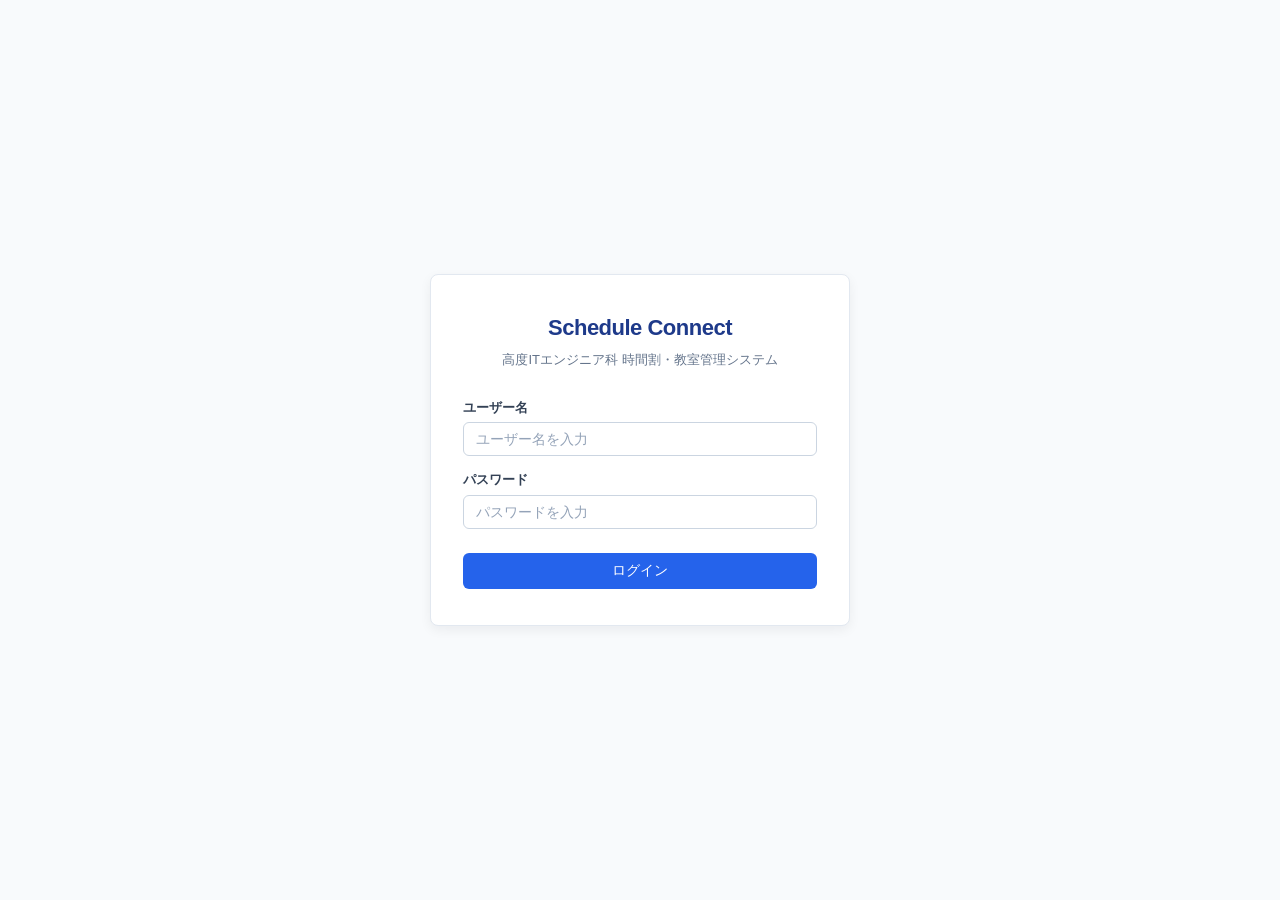
==== commit 94ffab68: "feat: implement teacher portal, classroom management pages, and core user authentication model" ====
--- a/frontend/index.html
+++ b/frontend/index.html
@@ -3,14 +3,14 @@
 <head>
     <meta charset="UTF-8">
     <meta name="viewport" content="width=device-width, initial-scale=1.0">
-    <title>Schedule Connect - 学校時間割・教室管理システム</title>
+    <title>Schedule Connect - 高度ITエンジニア科 時間割・教室管理システム</title>
     <link rel="stylesheet" href="css/style.css">
 </head>
 <body class="login-page-body">
     <div class="login-container">
         <div class="login-header">
             <h1 class="login-brand-title">Schedule Connect</h1>
-            <p class="login-subtitle">学校時間割・教室管理システム</p>
+            <p class="login-subtitle">高度ITエンジニア科 時間割・教室管理システム</p>
         </div>
 
         <form id="login-form">
